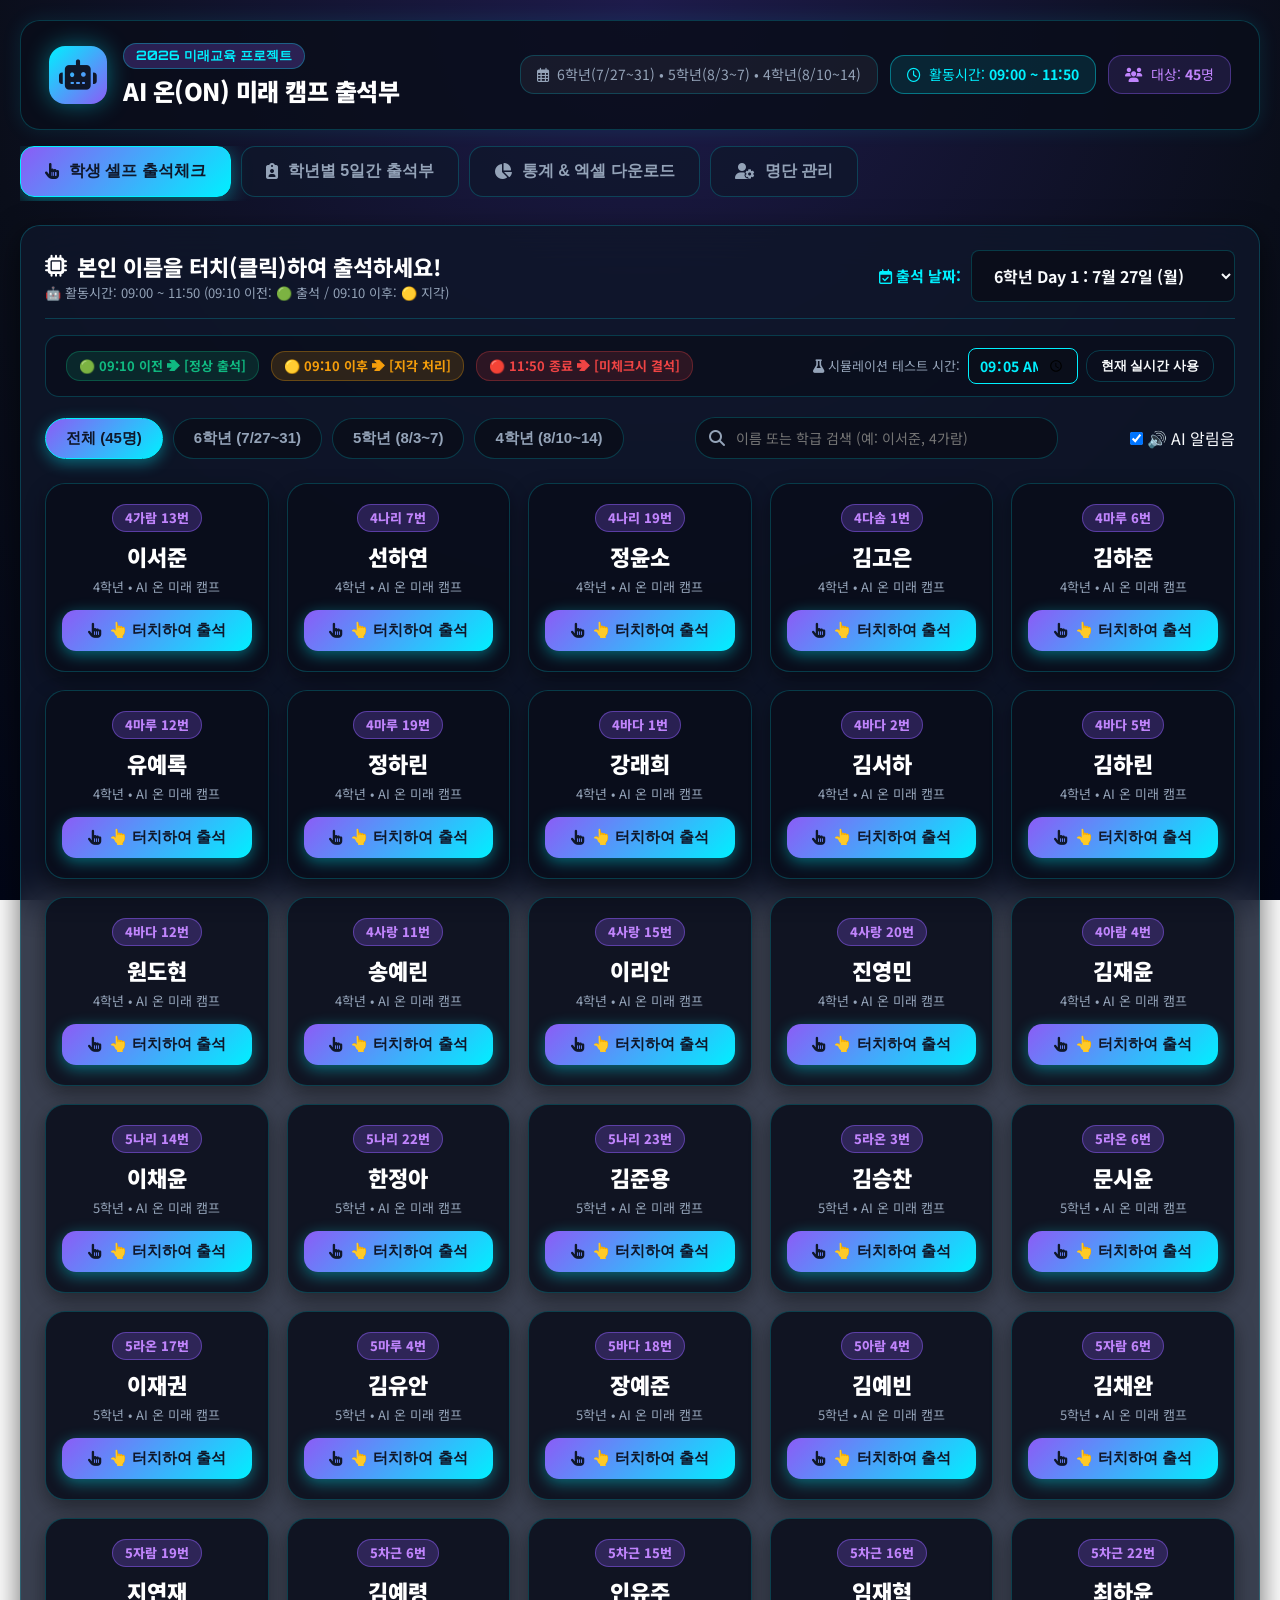
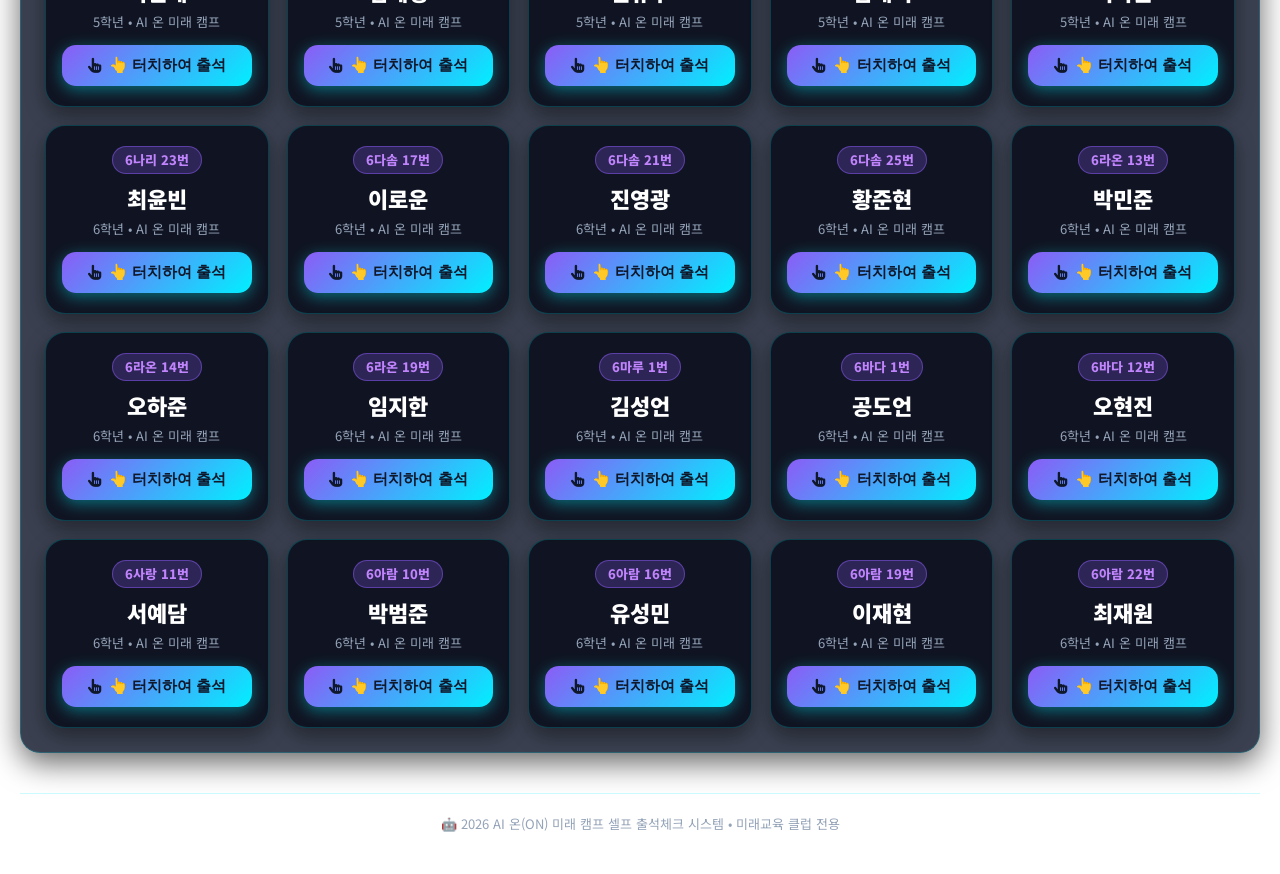
==== index.html @ 80747b66 "Add index.html for GitHub Pages support" ====
<!DOCTYPE html>
<html lang="ko">
<head>
  <meta charset="UTF-8">
  <meta name="viewport" content="width=device-width, initial-scale=1.0">
  <title>🤖 AI 온(ON) 미래 캠프 셀프 출석부</title>
  
  <!-- Google Fonts -->
  <link rel="preconnect" href="https://fonts.googleapis.com">
  <link rel="preconnect" href="https://fonts.gstatic.com" crossorigin>
  <link href="https://fonts.googleapis.com/css2?family=Noto+Sans+KR:wght@300;400;500;700;900&family=Orbitron:wght@600;800;900&family=Outfit:wght@400;600;700;800;900&display=swap" rel="stylesheet">
  
  <!-- FontAwesome Icons -->
  <link rel="stylesheet" href="https://cdnjs.cloudflare.com/ajax/libs/font-awesome/6.4.0/css/all.min.css">
  
  <!-- CSS Styles -->
  <link rel="stylesheet" href="styles.css">
</head>
<body>
  <div class="app-container">
    <!-- Header -->
    <header class="app-header no-print">
      <div class="header-main">
        <div class="logo-title">
          <div class="ai-icon-wrap">
            <i class="fa-solid fa-robot ai-logo"></i>
          </div>
          <div>
            <div class="camp-tag">2026 미래교육 프로젝트</div>
            <h1>AI 온(ON) 미래 캠프 출석부</h1>
          </div>
        </div>
        <div class="header-info">
          <div class="info-badge">
            <i class="fa-regular fa-calendar-days"></i>
            <span>6학년(7/27~31) &bull; 5학년(8/3~7) &bull; 4학년(8/10~14)</span>
          </div>
          <div class="info-badge highlight">
            <i class="fa-regular fa-clock"></i>
            <span>활동시간: <strong>09:00 ~ 11:50</strong></span>
          </div>
          <div class="info-badge ai-badge">
            <i class="fa-solid fa-users"></i>
            <span>대상: <strong id="header-student-count">45</strong>명</span>
          </div>
        </div>
      </div>

      <!-- Navigation Tabs -->
      <nav class="nav-tabs">
        <button class="nav-btn active" data-tab="tab-self-checkin">
          <i class="fa-solid fa-hand-pointer"></i>
          <span>학생 셀프 출석체크</span>
        </button>
        <button class="nav-btn" data-tab="tab-attendance">
          <i class="fa-solid fa-clipboard-user"></i>
          <span>학년별 5일간 출석부</span>
        </button>
        <button class="nav-btn" data-tab="tab-stats">
          <i class="fa-solid fa-chart-pie"></i>
          <span>통계 &amp; 엑셀 다운로드</span>
        </button>
        <button class="nav-btn" data-tab="tab-roster">
          <i class="fa-solid fa-user-gear"></i>
          <span>명단 관리</span>
        </button>
      </nav>
    </header>

    <!-- Main Content Area -->
    <main class="content-area">

      <!-- ================= TAB 1: 학생 셀프 출석체크 ================= -->
      <section id="tab-self-checkin" class="tab-content active no-print">
        <div class="glass-panel">
          <div class="kiosk-top-bar">
            <div class="kiosk-title">
              <h2><i class="fa-solid fa-microchip"></i> 본인 이름을 터치(클릭)하여 출석하세요!</h2>
              <p class="subtitle">🤖 활동시간: 09:00 ~ 11:50 (09:10 이전: 🟢 출석 / 09:10 이후: 🟡 지각)</p>
            </div>
            
            <div class="date-selector-box">
              <label for="checkin-date-select"><i class="fa-regular fa-calendar-check"></i> 출석 날짜:</label>
              <select id="checkin-date-select" class="form-select select-lg">
                <!-- Dynamically populated by JS based on grade selection -->
              </select>
            </div>
          </div>

          <!-- Time Simulation & Rules Bar -->
          <div class="time-rule-banner">
            <div class="time-rule-items">
              <span class="time-rule-tag tag-present">🟢 09:10 이전 ➔ [정상 출석]</span>
              <span class="time-rule-tag tag-late">🟡 09:10 이후 ➔ [지각 처리]</span>
              <span class="time-rule-tag tag-absent">🔴 11:50 종료 ➔ [미체크시 결석]</span>
            </div>
            <div class="sim-time-box">
              <label for="sim-time-input"><i class="fa-solid fa-flask"></i> 시뮬레이션 테스트 시간:</label>
              <input type="time" id="sim-time-input" class="form-input time-input" value="09:05">
              <button id="btn-use-real-time" class="btn btn-outline btn-sm">현재 실시간 사용</button>
            </div>
          </div>

          <!-- Grade Filter Tabs & Search -->
          <div class="filter-kiosk-bar">
            <div class="grade-pills">
              <button class="grade-pill active" data-grade="ALL">전체 (45명)</button>
              <button class="grade-pill" data-grade="6">6학년 (7/27~31)</button>
              <button class="grade-pill" data-grade="5">5학년 (8/3~7)</button>
              <button class="grade-pill" data-grade="4">4학년 (8/10~14)</button>
            </div>
            <div class="search-kiosk-box">
              <i class="fa-solid fa-magnifying-glass"></i>
              <input type="text" id="kiosk-search-input" class="form-input" placeholder="이름 또는 학급 검색 (예: 이서준, 4가람)">
            </div>
            <div class="sound-toggle">
              <label><input type="checkbox" id="sound-chk" checked> 🔊 AI 알림음</label>
            </div>
          </div>

          <!-- Touch Cards Grid -->
          <div class="student-touch-grid" id="student-touch-grid">
            <!-- Dynamic student cards generated by JS -->
          </div>
        </div>
      </section>

      <!-- ================= TAB 2: 학년별 5일간 출석부 ================= -->
      <section id="tab-attendance" class="tab-content no-print">
        <div class="glass-panel">
          <div class="table-toolbar">
            <div class="toolbar-left">
              <h2><i class="fa-solid fa-calendar-days"></i> 학년별 5일간 통합 출석부</h2>
              <span class="subtitle">6학년(7/27~31), 5학년(8/3~7), 4학년(8/10~14) 학년별 캠프 일정 출석표입니다.</span>
            </div>
            <div class="toolbar-right">
              <button id="btn-mark-all-present" class="btn btn-outline">
                <i class="fa-solid fa-check-double"></i> 선택 날짜 전체 출석 처리
              </button>
            </div>
          </div>

          <!-- Filters -->
          <div class="filter-bar">
            <div class="filter-group">
              <label>🎓 학년별 출석부 보기:</label>
              <select id="attendance-grade-filter" class="form-select select-lg">
                <option value="6">6학년 출석부 (7월 27일 ~ 7월 31일)</option>
                <option value="5">5학년 출석부 (8월 3일 ~ 8월 7일)</option>
                <option value="4">4학년 출석부 (8월 10일 ~ 8월 14일)</option>
                <option value="ALL">전체 45명 보기 (통합)</option>
              </select>
            </div>
            <div class="filter-group">
              <label>🔍 검색:</label>
              <input type="text" id="attendance-search-input" class="form-input" placeholder="학생 이름 또는 학급 검색...">
            </div>
          </div>

          <!-- Legend -->
          <div class="status-legend">
            <span class="legend-item"><span class="badge status-present">출석</span> 출석 완료</span>
            <span class="legend-item"><span class="badge status-late">지각</span> 지각 체결</span>
            <span class="legend-item"><span class="badge status-absent">결석</span> 결석 처리</span>
            <span class="legend-item"><span class="badge status-excused">공결</span> 공식 사유 결석</span>
            <span class="legend-item"><span class="badge status-none">미체크</span> 출석 전</span>
          </div>

          <!-- Attendance Main Grid Table -->
          <div class="table-responsive">
            <table class="attendance-table" id="attendance-table">
              <thead id="attendance-thead">
                <!-- Dynamically updated columns based on grade schedule -->
              </thead>
              <tbody id="attendance-tbody">
                <!-- Generated dynamically by JS -->
              </tbody>
            </table>
          </div>
        </div>
      </section>

      <!-- ================= TAB 3: 통계 & 엑셀 다운로드 ================= -->
      <section id="tab-stats" class="tab-content no-print">
        <div class="stats-dashboard">
          <!-- Summary Cards -->
          <div class="stats-grid">
            <div class="stat-card glass-panel">
              <div class="stat-icon purple"><i class="fa-solid fa-robot"></i></div>
              <div class="stat-info">
                <span class="stat-label">전체 등록 학생</span>
                <span class="stat-value" id="stat-total-students">45명</span>
              </div>
            </div>
            <div class="stat-card glass-panel">
              <div class="stat-icon green"><i class="fa-solid fa-user-check"></i></div>
              <div class="stat-info">
                <span class="stat-label">선택 날짜 출석 학생</span>
                <span class="stat-value" id="stat-today-present">0명</span>
              </div>
            </div>
            <div class="stat-card glass-panel">
              <div class="stat-icon red"><i class="fa-solid fa-user-xmark"></i></div>
              <div class="stat-info">
                <span class="stat-label">선택 날짜 미출석 학생</span>
                <span class="stat-value" id="stat-today-absent">45명</span>
              </div>
            </div>
            <div class="stat-card glass-panel">
              <div class="stat-icon cyan"><i class="fa-solid fa-chart-line"></i></div>
              <div class="stat-info">
                <span class="stat-label">캠프 평균 출석률</span>
                <span class="stat-value" id="stat-avg-rate">0%</span>
              </div>
            </div>
          </div>

          <!-- Grade Breakdown & Export Actions -->
          <div class="stats-detail-layout">
            <div class="glass-panel grade-stats-card">
              <h3><i class="fa-solid fa-chart-simple"></i> 학년별 출석 현황</h3>
              <div class="grade-bar-list" id="grade-bar-list">
                <!-- Dynamically generated bars -->
              </div>
            </div>

            <div class="glass-panel export-actions-card">
              <h3><i class="fa-solid fa-file-export"></i> 데이터 저장 &amp; 엑셀 내보내기</h3>
              <p class="text-sub">출석부 데이터를 학교 보관용 엑셀(CSV)로 내보내거나 백업할 수 있습니다.</p>
              
              <div class="export-btn-group">
                <button id="btn-export-excel" class="btn btn-success btn-lg btn-block">
                  <i class="fa-solid fa-file-excel"></i> 전체 출석부 엑셀(CSV) 다운로드
                </button>
                <button id="btn-export-json" class="btn btn-outline btn-block">
                  <i class="fa-solid fa-download"></i> 데이터 백업 파일(JSON) 저장
                </button>
                <div class="file-import-wrap">
                  <label for="import-json-file" class="btn btn-outline btn-block">
                    <i class="fa-solid fa-upload"></i> 백업 파일(JSON) 불러오기
                  </label>
                  <input type="file" id="import-json-file" accept=".json" class="hidden">
                </div>
                <button id="btn-reset-data" class="btn btn-danger-outline btn-block">
                  <i class="fa-solid fa-rotate-left"></i> 출석 기록 초기화
                </button>
              </div>
            </div>
          </div>
        </div>
      </section>

      <!-- ================= TAB 4: 명단 관리 ================= -->
      <section id="tab-roster" class="tab-content no-print">
        <div class="glass-panel">
          <div class="table-toolbar">
            <div class="toolbar-left">
              <h2><i class="fa-solid fa-user-gear"></i> AI 온 미래 캠프 명단 관리 (총 45명)</h2>
              <span class="subtitle">학생 정보 수정, 추가, 삭제를 하거나 기본 45명 명단으로 복원할 수 있습니다.</span>
            </div>
            <div class="toolbar-right">
              <button id="btn-open-add-student" class="btn btn-primary">
                <i class="fa-solid fa-user-plus"></i> 새 학생 추가
              </button>
              <button id="btn-reset-roster" class="btn btn-outline">
                <i class="fa-solid fa-arrows-rotate"></i> 기본 45명 명단으로 초기화
              </button>
            </div>
          </div>

          <div class="table-responsive">
            <table class="attendance-table">
              <thead>
                <tr>
                  <th>연번</th>
                  <th>학급</th>
                  <th>번호</th>
                  <th>성명</th>
                  <th style="width: 130px;">관리</th>
                </tr>
              </thead>
              <tbody id="roster-tbody">
                <!-- Dynamic roster rows -->
              </tbody>
            </table>
          </div>
        </div>
      </section>

    </main>

    <!-- Footer -->
    <footer class="app-footer no-print">
      <p>🤖 2026 AI 온(ON) 미래 캠프 셀프 출석체크 시스템 &bull; 미래교육 클럽 전용</p>
    </footer>
  </div>

  <!-- Modal: Check-In Toast / Success Popup -->
  <div class="modal-backdrop hidden" id="checkin-modal">
    <div class="modal-card glass-panel text-center">
      <div class="success-icon-wrap">
        <i class="fa-solid fa-circle-check"></i>
      </div>
      <h2 id="modal-checkin-title">학생 출석 완료</h2>
      <p id="modal-checkin-sub" class="text-lead">출석체크가 완료되었습니다!</p>
      <div class="modal-class-badge" id="modal-class-no">4가람 13번</div>
      <div class="modal-footer justify-center">
        <button class="btn btn-primary btn-lg" id="btn-confirm-checkin">확인 (신나게 AI 캠프 시작! 🤖)</button>
      </div>
    </div>
  </div>

  <!-- Modal: Student Form (Add/Edit) -->
  <div class="modal-backdrop hidden" id="student-modal">
    <div class="modal-card glass-panel">
      <div class="modal-header">
        <h3 id="modal-title"><i class="fa-solid fa-user-plus"></i> 학생 정보 입력</h3>
        <button class="btn-close" id="btn-close-modal"><i class="fa-solid fa-xmark"></i></button>
      </div>
      <form id="student-form">
        <input type="hidden" id="student-id-field">
        <div class="form-group">
          <label for="input-name">성명</label>
          <input type="text" id="input-name" class="form-input" required placeholder="예: 이서준">
        </div>
        <div class="form-row">
          <div class="form-group">
            <label for="input-grade">학년</label>
            <select id="input-grade" class="form-select" required>
              <option value="6">6학년 (7/27~31)</option>
              <option value="5">5학년 (8/3~7)</option>
              <option value="4">4학년 (8/10~14)</option>
            </select>
          </div>
          <div class="form-group">
            <label for="input-class">학급/반 (예: 4가람, 5나리, 6아람)</label>
            <input type="text" id="input-class" class="form-input" required placeholder="예: 4가람">
          </div>
        </div>
        <div class="form-row">
          <div class="form-group">
            <label for="input-number">번호</label>
            <input type="number" id="input-number" class="form-input" min="1" max="99" required placeholder="예: 13">
          </div>
        </div>
        <div class="modal-footer">
          <button type="button" class="btn btn-outline" id="btn-cancel-modal">취소</button>
          <button type="submit" class="btn btn-primary">저장하기</button>
        </div>
      </form>
    </div>
  </div>

  <!-- JavaScript Code -->
  <script src="app.js"></script>
</body>
</html>
---- styles.css ----
/* ==========================================================================
   AI 온(ON) 미래 캠프 셀프 출석부 - Futuristic AI Style Sheet
   ========================================================================== */

:root {
  --primary: #00f0ff;
  --primary-hover: #00c8d6;
  --primary-glow: rgba(0, 240, 255, 0.4);
  
  --secondary: #8b5cf6;
  --secondary-hover: #7c3aed;
  --secondary-glow: rgba(139, 92, 246, 0.4);

  --accent-pink: #ec4899;
  
  --bg-dark: #0a0e1a;
  --bg-card: rgba(15, 23, 42, 0.82);
  --bg-card-solid: #0f172a;
  --border-card: rgba(0, 240, 255, 0.2);
  
  --text-main: #f8fafc;
  --text-muted: #94a3b8;
  --text-dark: #0f172a;
  
  /* Status Colors */
  --status-present: #10b981;
  --status-present-bg: rgba(16, 185, 129, 0.18);
  --status-late: #f59e0b;
  --status-late-bg: rgba(245, 158, 11, 0.18);
  --status-absent: #ef4444;
  --status-absent-bg: rgba(239, 68, 68, 0.18);
  --status-excused: #3b82f6;
  --status-excused-bg: rgba(59, 130, 246, 0.18);
  --status-none: #475569;

  --radius-sm: 8px;
  --radius-md: 14px;
  --radius-lg: 20px;
  
  --shadow-main: 0 10px 30px rgba(0, 0, 0, 0.6);
  --shadow-glow: 0 0 25px rgba(0, 240, 255, 0.25);
  --font-family: 'Noto Sans KR', 'Outfit', -apple-system, sans-serif;
  --font-tech: 'Orbitron', 'Outfit', sans-serif;
}

/* Reset & Setup */
* {
  box-sizing: border-box;
  margin: 0;
  padding: 0;
}

body {
  background: radial-gradient(circle at top center, #1e1b4b 0%, #0a0e1a 60%, #020617 100%);
  background-attachment: fixed;
  color: var(--text-main);
  font-family: var(--font-family);
  min-height: 100vh;
  line-height: 1.5;
  -webkit-font-smoothing: antialiased;
}

.app-container {
  max-width: 1420px;
  margin: 0 auto;
  padding: 20px;
  display: flex;
  flex-direction: column;
  min-height: 100vh;
}

/* Glassmorphism Panel with Tech Glow */
.glass-panel {
  background: var(--bg-card);
  backdrop-filter: blur(20px);
  -webkit-backdrop-filter: blur(20px);
  border: 1px solid var(--border-card);
  border-radius: var(--radius-lg);
  padding: 24px;
  box-shadow: var(--shadow-main);
}

/* Header */
.app-header {
  margin-bottom: 24px;
}

.header-main {
  display: flex;
  justify-content: space-between;
  align-items: center;
  flex-wrap: wrap;
  gap: 16px;
  background: rgba(10, 14, 26, 0.85);
  border: 1px solid var(--border-card);
  border-radius: var(--radius-lg);
  padding: 20px 28px;
  margin-bottom: 16px;
  box-shadow: 0 0 20px rgba(0, 240, 255, 0.1);
}

.logo-title {
  display: flex;
  align-items: center;
  gap: 16px;
}

.ai-icon-wrap {
  width: 58px;
  height: 58px;
  background: linear-gradient(135deg, var(--primary) 0%, var(--secondary) 100%);
  border-radius: 16px;
  display: flex;
  align-items: center;
  justify-content: center;
  box-shadow: 0 0 25px var(--primary-glow);
  animation: pulseAi 3s infinite ease-in-out;
}

.ai-logo {
  font-size: 30px;
  color: #0f172a;
}

@keyframes pulseAi {
  0%, 100% { transform: scale(1); box-shadow: 0 0 20px var(--primary-glow); }
  50% { transform: scale(1.05); box-shadow: 0 0 35px var(--secondary-glow); }
}

.camp-tag {
  display: inline-block;
  background: rgba(139, 92, 246, 0.25);
  color: var(--primary);
  font-size: 13px;
  font-weight: 700;
  padding: 2px 12px;
  border-radius: 20px;
  border: 1px solid rgba(0, 240, 255, 0.3);
  margin-bottom: 4px;
  font-family: var(--font-tech);
}

.logo-title h1 {
  font-size: 24px;
  font-weight: 900;
  color: #fff;
  letter-spacing: -0.5px;
}

.header-info {
  display: flex;
  gap: 12px;
  flex-wrap: wrap;
}

.info-badge {
  display: flex;
  align-items: center;
  gap: 8px;
  background: rgba(255, 255, 255, 0.05);
  border: 1px solid var(--border-card);
  padding: 8px 16px;
  border-radius: var(--radius-md);
  font-size: 14px;
  color: var(--text-muted);
}

.info-badge.highlight {
  background: rgba(0, 240, 255, 0.1);
  border-color: rgba(0, 240, 255, 0.4);
  color: var(--primary);
}

.info-badge.ai-badge {
  background: rgba(139, 92, 246, 0.15);
  border-color: rgba(139, 92, 246, 0.4);
  color: #c084fc;
}

/* Nav Tabs */
.nav-tabs {
  display: flex;
  gap: 10px;
  overflow-x: auto;
  padding-bottom: 4px;
}

.nav-btn {
  display: flex;
  align-items: center;
  gap: 10px;
  padding: 14px 24px;
  background: rgba(15, 23, 42, 0.7);
  border: 1px solid var(--border-card);
  border-radius: var(--radius-md);
  color: var(--text-muted);
  font-size: 16px;
  font-weight: 700;
  cursor: pointer;
  transition: all 0.25s ease;
  white-space: nowrap;
}

.nav-btn:hover {
  background: rgba(30, 41, 59, 0.9);
  color: #fff;
  transform: translateY(-2px);
}

.nav-btn.active {
  background: linear-gradient(135deg, var(--secondary) 0%, var(--primary) 100%);
  color: #0f172a;
  border-color: var(--primary);
  box-shadow: 0 4px 20px var(--primary-glow);
}

/* Main Content Area */
.content-area {
  flex: 1;
}

.tab-content {
  display: none;
}

.tab-content.active {
  display: block;
  animation: fadeIn 0.3s ease;
}

@keyframes fadeIn {
  from { opacity: 0; transform: translateY(8px); }
  to { opacity: 1; transform: translateY(0); }
}

/* Form Controls & Buttons */
.btn {
  display: inline-flex;
  align-items: center;
  justify-content: center;
  gap: 8px;
  padding: 10px 20px;
  border-radius: var(--radius-md);
  font-size: 14px;
  font-weight: 700;
  cursor: pointer;
  border: none;
  transition: all 0.2s ease;
  text-decoration: none;
}

.btn-primary {
  background: linear-gradient(135deg, var(--secondary) 0%, var(--primary) 100%);
  color: #0f172a;
  box-shadow: 0 4px 15px var(--primary-glow);
}

.btn-primary:hover {
  background: linear-gradient(135deg, #9333ea 0%, #00e5ff 100%);
  transform: translateY(-1px);
}

.btn-success {
  background: linear-gradient(135deg, #10b981 0%, #059669 100%);
  color: #fff;
}

.btn-success:hover {
  background: linear-gradient(135deg, #34d399 0%, #10b981 100%);
}

.btn-outline {
  background: transparent;
  border: 1px solid var(--border-card);
  color: var(--text-main);
}

.btn-outline:hover {
  background: rgba(0, 240, 255, 0.1);
  border-color: var(--primary);
}

.btn-danger-outline {
  background: transparent;
  border: 1px solid rgba(239, 68, 68, 0.4);
  color: #ef4444;
}

.btn-danger-outline:hover {
  background: rgba(239, 68, 68, 0.15);
}

.btn-sm {
  padding: 6px 14px;
  font-size: 13px;
}

.btn-lg {
  padding: 14px 28px;
  font-size: 16px;
}

.btn-block {
  width: 100%;
}

.form-select, .form-input {
  background: rgba(10, 14, 26, 0.9);
  border: 1px solid var(--border-card);
  border-radius: var(--radius-sm);
  color: var(--text-main);
  padding: 10px 14px;
  font-size: 14px;
  outline: none;
  font-family: inherit;
  transition: border-color 0.2s ease;
}

.form-select.select-lg {
  padding: 12px 18px;
  font-size: 16px;
  font-weight: 700;
}

.form-select:focus, .form-input:focus {
  border-color: var(--primary);
  box-shadow: 0 0 0 2px var(--primary-glow);
}

/* ================= TIME RULE BANNER ================= */
.time-rule-banner {
  display: flex;
  justify-content: space-between;
  align-items: center;
  flex-wrap: wrap;
  gap: 14px;
  background: rgba(10, 14, 26, 0.7);
  border: 1px solid var(--border-card);
  padding: 12px 20px;
  border-radius: var(--radius-md);
  margin-bottom: 20px;
}

.time-rule-items {
  display: flex;
  gap: 12px;
  flex-wrap: wrap;
}

.time-rule-tag {
  font-size: 13px;
  font-weight: 700;
  padding: 4px 12px;
  border-radius: 14px;
  border: 1px solid transparent;
}

.tag-present { background: rgba(16, 185, 129, 0.15); color: #10b981; border-color: rgba(16, 185, 129, 0.3); }
.tag-late { background: rgba(245, 158, 11, 0.15); color: #f59e0b; border-color: rgba(245, 158, 11, 0.3); }
.tag-absent { background: rgba(239, 68, 68, 0.15); color: #ef4444; border-color: rgba(239, 68, 68, 0.3); }

.sim-time-box {
  display: flex;
  align-items: center;
  gap: 8px;
  font-size: 13px;
  color: var(--text-muted);
}

.time-input {
  width: 110px;
  padding: 6px 10px;
  font-weight: 700;
  color: var(--primary);
  background: #0a0e1a;
  border-color: var(--primary);
}

/* ================= TAB 1: STUDENT SELF CHECK-IN TOUCH KIOSK ================= */
.kiosk-top-bar {
  display: flex;
  justify-content: space-between;
  align-items: center;
  flex-wrap: wrap;
  gap: 16px;
  padding-bottom: 16px;
  border-bottom: 1px solid var(--border-card);
  margin-bottom: 16px;
}

.kiosk-title h2 {
  font-size: 22px;
  font-weight: 800;
  color: #fff;
  display: flex;
  align-items: center;
  gap: 10px;
}

.date-selector-box {
  display: flex;
  align-items: center;
  gap: 10px;
}

.date-selector-box label {
  font-weight: 700;
  font-size: 15px;
  color: var(--primary);
}

.filter-kiosk-bar {
  display: flex;
  justify-content: space-between;
  align-items: center;
  flex-wrap: wrap;
  gap: 16px;
  margin-bottom: 24px;
}

.grade-pills {
  display: flex;
  gap: 10px;
  flex-wrap: wrap;
}

.grade-pill {
  padding: 10px 20px;
  border-radius: 25px;
  background: rgba(10, 14, 26, 0.8);
  border: 1px solid var(--border-card);
  color: var(--text-muted);
  font-size: 15px;
  font-weight: 700;
  cursor: pointer;
  transition: all 0.2s ease;
}

.grade-pill:hover {
  background: rgba(0, 240, 255, 0.1);
  color: #fff;
}

.grade-pill.active {
  background: linear-gradient(135deg, var(--secondary) 0%, var(--primary) 100%);
  color: #0f172a;
  border-color: var(--primary);
  box-shadow: 0 4px 15px var(--primary-glow);
}

.search-kiosk-box {
  position: relative;
  min-width: 280px;
}

.search-kiosk-box i {
  position: absolute;
  left: 14px;
  top: 50%;
  transform: translateY(-50%);
  color: var(--text-muted);
}

.search-kiosk-box .form-input {
  width: 100%;
  padding-left: 40px;
  border-radius: 20px;
}

/* Touch Grid for 45 Student Cards */
.student-touch-grid {
  display: grid;
  grid-template-columns: repeat(auto-fill, minmax(220px, 1fr));
  gap: 18px;
}

.student-touch-card {
  background: rgba(10, 14, 26, 0.85);
  border: 1px solid var(--border-card);
  border-radius: var(--radius-lg);
  padding: 20px 16px;
  display: flex;
  flex-direction: column;
  align-items: center;
  text-align: center;
  position: relative;
  transition: all 0.25s cubic-bezier(0.175, 0.885, 0.32, 1.275);
  box-shadow: 0 8px 20px rgba(0, 0, 0, 0.4);
  user-select: none;
}

.student-touch-card:hover {
  transform: translateY(-4px);
  border-color: var(--primary);
  box-shadow: 0 10px 25px var(--primary-glow);
}

/* Checked states */
.student-touch-card.is-checked.status-present-card {
  background: rgba(16, 185, 129, 0.12);
  border-color: #10b981;
  box-shadow: 0 0 20px rgba(16, 185, 129, 0.2);
}

.student-touch-card.is-checked.status-late-card {
  background: rgba(245, 158, 11, 0.12);
  border-color: #f59e0b;
  box-shadow: 0 0 20px rgba(245, 158, 11, 0.2);
}

.card-class-badge {
  display: inline-block;
  background: rgba(139, 92, 246, 0.25);
  border: 1px solid rgba(139, 92, 246, 0.5);
  color: #c084fc;
  font-size: 13px;
  font-weight: 800;
  padding: 3px 12px;
  border-radius: 14px;
  margin-bottom: 8px;
}

.card-student-name {
  font-size: 22px;
  font-weight: 900;
  color: #fff;
  margin-bottom: 4px;
}

.card-student-sub {
  font-size: 13px;
  color: var(--text-muted);
  margin-bottom: 14px;
}

.btn-touch-checkin {
  width: 100%;
  padding: 11px 0;
  border-radius: var(--radius-md);
  border: none;
  font-size: 15px;
  font-weight: 800;
  cursor: pointer;
  display: flex;
  align-items: center;
  justify-content: center;
  gap: 8px;
  transition: all 0.2s ease;
}

.btn-touch-checkin.action-checkin {
  background: linear-gradient(135deg, var(--secondary) 0%, var(--primary) 100%);
  color: #0f172a;
  box-shadow: 0 4px 15px var(--primary-glow);
}

.btn-touch-checkin.action-checkin:hover {
  background: linear-gradient(135deg, #9333ea 0%, #00e5ff 100%);
  transform: scale(1.02);
}

.btn-touch-checkin.action-checked-present {
  background: rgba(16, 185, 129, 0.2);
  color: #10b981;
  border: 1px solid rgba(16, 185, 129, 0.4);
}

.btn-touch-checkin.action-checked-late {
  background: rgba(245, 158, 11, 0.2);
  color: #f59e0b;
  border: 1px solid rgba(245, 158, 11, 0.4);
}

.btn-touch-checkin.action-checked-present:hover, .btn-touch-checkin.action-checked-late:hover {
  background: rgba(239, 68, 68, 0.2);
  color: #ef4444;
  border-color: rgba(239, 68, 68, 0.4);
}

.checkin-timestamp {
  font-size: 12px;
  margin-top: 8px;
  font-weight: 600;
}

.checkin-timestamp.time-present { color: var(--status-present); }
.checkin-timestamp.time-late { color: var(--status-late); }

/* Modal Checkin Toast */
.text-center { text-align: center; }
.justify-center { justify-content: center; }
.text-lead { font-size: 18px; color: var(--text-muted); margin-bottom: 16px; }

.success-icon-wrap {
  font-size: 72px;
  color: #10b981;
  margin-bottom: 12px;
  animation: popSuccess 0.4s cubic-bezier(0.175, 0.885, 0.32, 1.275);
}

.success-icon-wrap.is-late-icon {
  color: #f59e0b;
}

@keyframes popSuccess {
  0% { transform: scale(0); opacity: 0; }
  80% { transform: scale(1.15); }
  100% { transform: scale(1); opacity: 1; }
}

.modal-class-badge {
  display: inline-block;
  background: linear-gradient(135deg, var(--secondary) 0%, var(--primary) 100%);
  color: #0f172a;
  font-family: var(--font-tech);
  font-size: 24px;
  font-weight: 900;
  padding: 6px 24px;
  border-radius: 20px;
  margin-bottom: 24px;
  box-shadow: 0 4px 15px var(--primary-glow);
}

/* ================= TAB 2: ATTENDANCE TABLE ================= */
.table-toolbar {
  display: flex;
  justify-content: space-between;
  align-items: center;
  flex-wrap: wrap;
  gap: 16px;
  margin-bottom: 20px;
}

.toolbar-left h2 {
  font-size: 20px;
  font-weight: 800;
}

.subtitle {
  font-size: 13px;
  color: var(--text-muted);
}

.filter-bar {
  display: flex;
  gap: 16px;
  margin-bottom: 16px;
  flex-wrap: wrap;
}

.filter-group {
  display: flex;
  align-items: center;
  gap: 8px;
  font-size: 14px;
}

.status-legend {
  display: flex;
  gap: 14px;
  margin-bottom: 16px;
  flex-wrap: wrap;
  font-size: 13px;
  color: var(--text-muted);
}

.legend-item {
  display: flex;
  align-items: center;
  gap: 6px;
}

.table-responsive {
  width: 100%;
  overflow-x: auto;
  border-radius: var(--radius-md);
  border: 1px solid var(--border-card);
}

.attendance-table {
  width: 100%;
  border-collapse: collapse;
  text-align: center;
  background: rgba(10, 14, 26, 0.6);
  font-size: 14px;
}

.attendance-table th, .attendance-table td {
  padding: 12px 10px;
  border-bottom: 1px solid var(--border-card);
  border-right: 1px solid rgba(255, 255, 255, 0.05);
}

.attendance-table th {
  background: rgba(15, 23, 42, 0.95);
  color: var(--text-muted);
  font-weight: 700;
  font-size: 13px;
  white-space: nowrap;
}

.attendance-table tbody tr:hover {
  background: rgba(0, 240, 255, 0.04);
}

/* Cell status buttons */
.btn-status-toggle {
  display: inline-flex;
  flex-direction: column;
  align-items: center;
  justify-content: center;
  padding: 6px 10px;
  border-radius: var(--radius-sm);
  border: 1px solid transparent;
  cursor: pointer;
  width: 80px;
  font-size: 12px;
  font-weight: 700;
  transition: all 0.15s ease;
}

.btn-status-toggle:hover {
  transform: scale(1.05);
}

.badge {
  display: inline-block;
  padding: 2px 8px;
  border-radius: 12px;
  font-size: 12px;
  font-weight: 700;
}

.status-present {
  background: var(--status-present-bg);
  color: var(--status-present);
  border-color: rgba(16, 185, 129, 0.4);
}

.status-late {
  background: var(--status-late-bg);
  color: var(--status-late);
  border-color: rgba(245, 158, 11, 0.4);
}

.status-absent {
  background: var(--status-absent-bg);
  color: var(--status-absent);
  border-color: rgba(239, 68, 68, 0.4);
}

.status-excused {
  background: var(--status-excused-bg);
  color: var(--status-excused);
  border-color: rgba(59, 130, 246, 0.4);
}

.status-none {
  background: rgba(255, 255, 255, 0.05);
  color: var(--text-muted);
  border-color: var(--border-card);
}

.cell-time {
  font-size: 10px;
  opacity: 0.8;
  margin-top: 2px;
  font-weight: 400;
}

/* ================= TAB 3: STATS & DASHBOARD ================= */
.stats-grid {
  display: grid;
  grid-template-columns: repeat(auto-fit, minmax(220px, 1fr));
  gap: 20px;
  margin-bottom: 24px;
}

.stat-card {
  display: flex;
  align-items: center;
  gap: 16px;
  padding: 20px;
}

.stat-icon {
  width: 52px;
  height: 52px;
  border-radius: var(--radius-md);
  display: flex;
  align-items: center;
  justify-content: center;
  font-size: 24px;
}

.stat-icon.purple { background: rgba(139, 92, 246, 0.2); color: #c084fc; }
.stat-icon.cyan { background: rgba(0, 240, 255, 0.2); color: var(--primary); }
.stat-icon.green { background: rgba(16, 185, 129, 0.2); color: #10b981; }
.stat-icon.red { background: rgba(239, 68, 68, 0.2); color: #ef4444; }

.stat-info {
  display: flex;
  flex-direction: column;
}

.stat-label {
  font-size: 13px;
  color: var(--text-muted);
}

.stat-value {
  font-size: 24px;
  font-weight: 900;
}

.stats-detail-layout {
  display: grid;
  grid-template-columns: 1fr 1fr;
  gap: 24px;
}

@media (max-width: 850px) {
  .stats-detail-layout {
    grid-template-columns: 1fr;
  }
}

.grade-bar-list {
  display: flex;
  flex-direction: column;
  gap: 16px;
  margin-top: 16px;
}

.grade-bar-item {
  display: flex;
  flex-direction: column;
  gap: 6px;
}

.grade-bar-head {
  display: flex;
  justify-content: space-between;
  font-size: 14px;
  font-weight: 600;
}

.progress-track {
  width: 100%;
  height: 12px;
  background: rgba(255, 255, 255, 0.1);
  border-radius: 6px;
  overflow: hidden;
}

.progress-fill {
  height: 100%;
  background: linear-gradient(90deg, var(--secondary) 0%, var(--primary) 100%);
  border-radius: 6px;
  transition: width 0.5s ease;
}

.export-actions-card {
  display: flex;
  flex-direction: column;
}

.export-btn-group {
  display: flex;
  flex-direction: column;
  gap: 12px;
  margin-top: 16px;
}

/* Modal */
.modal-backdrop {
  position: fixed;
  inset: 0;
  background: rgba(2, 6, 23, 0.88);
  backdrop-filter: blur(12px);
  z-index: 999;
  display: flex;
  align-items: center;
  justify-content: center;
  padding: 20px;
}

.hidden {
  display: none !important;
}

.modal-card {
  width: 100%;
  max-width: 480px;
}

.modal-header {
  display: flex;
  justify-content: space-between;
  align-items: center;
  margin-bottom: 20px;
}

.btn-close {
  background: transparent;
  border: none;
  color: var(--text-muted);
  font-size: 20px;
  cursor: pointer;
}

.form-group {
  display: flex;
  flex-direction: column;
  gap: 6px;
  margin-bottom: 16px;
}

.form-row {
  display: grid;
  grid-template-columns: 1fr 1fr;
  gap: 12px;
}

.modal-footer {
  display: flex;
  justify-content: flex-end;
  gap: 10px;
  margin-top: 20px;
}

.app-footer {
  text-align: center;
  padding: 20px;
  font-size: 13px;
  color: var(--text-muted);
  border-top: 1px solid var(--border-card);
  margin-top: 40px;
}

@media print {
  body { background: #fff !important; color: #000 !important; }
  .no-print { display: none !important; }
}
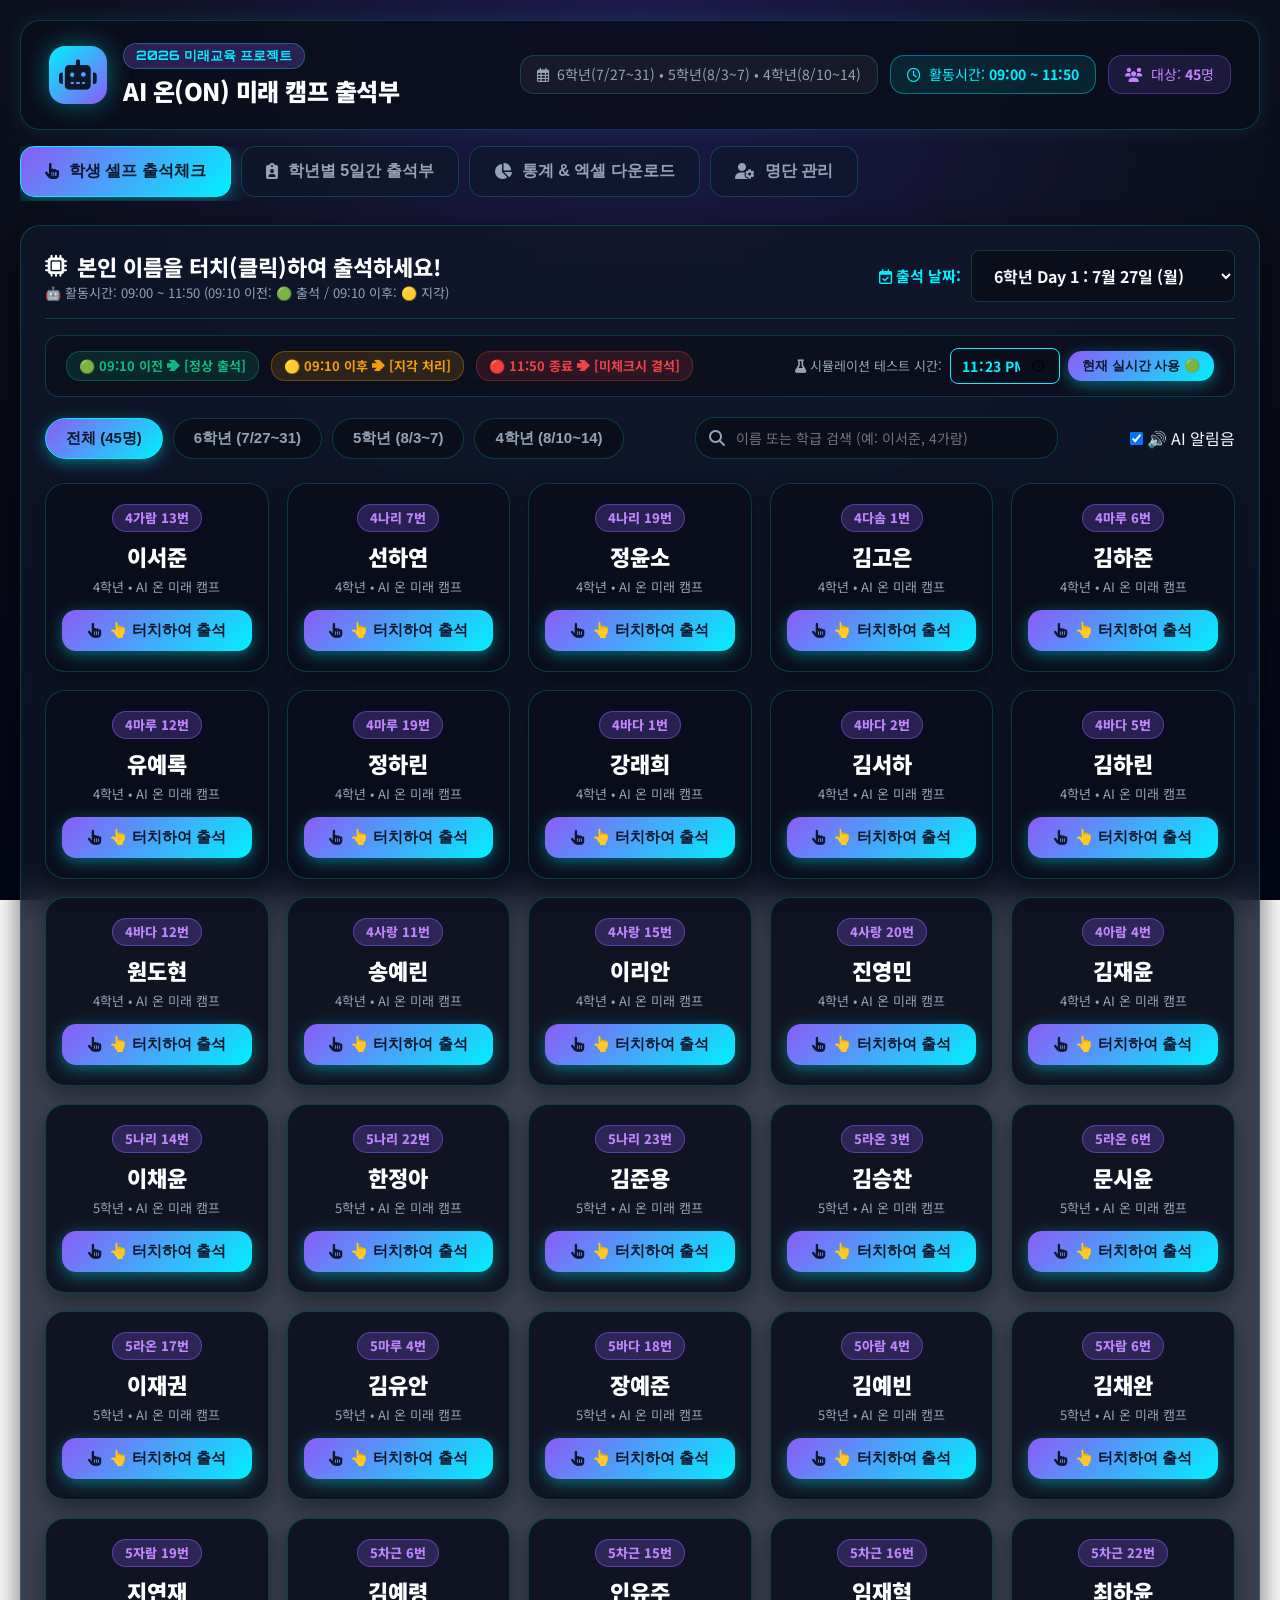
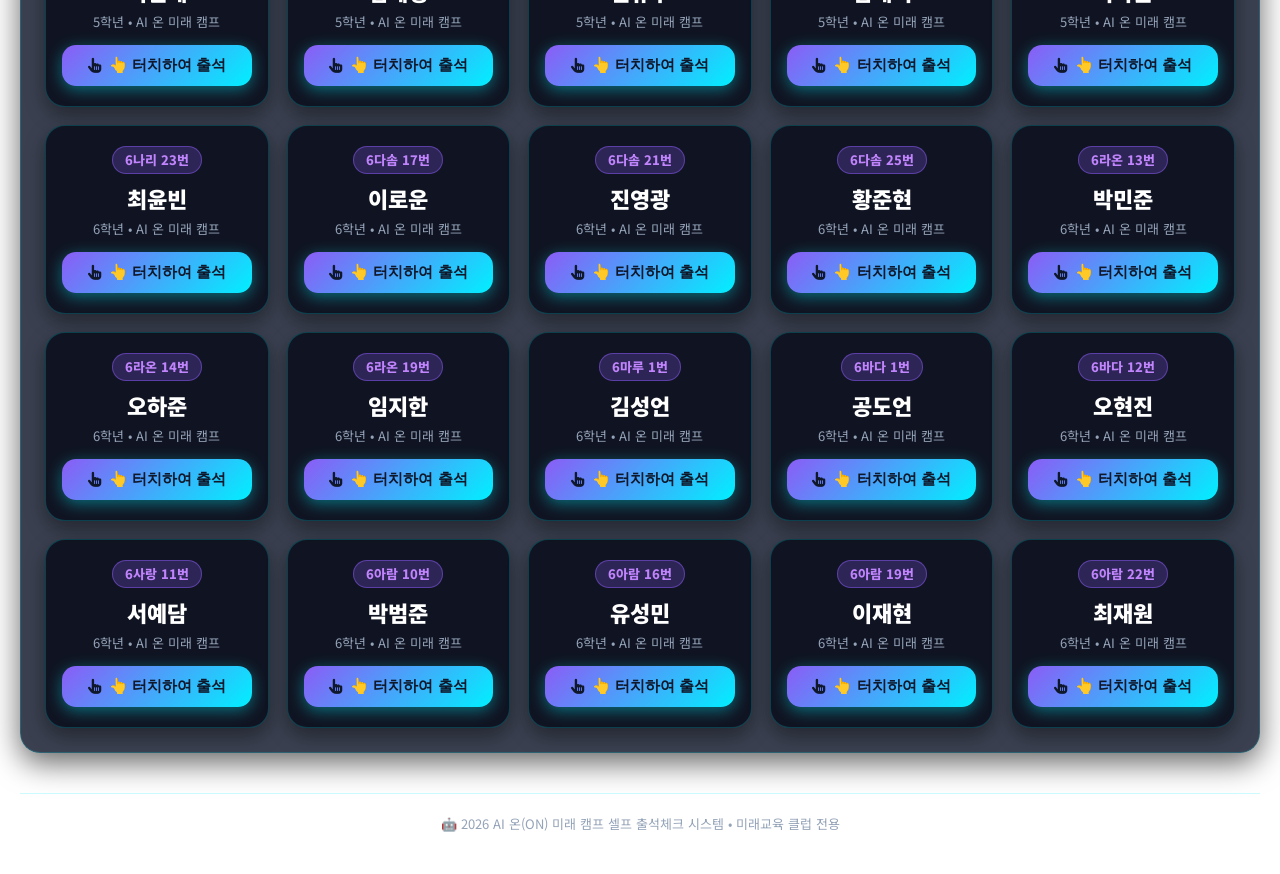
==== commit 3ae1d896: "Guarantee default real-time usage mode on page refresh with current time sync" ====
--- a/index.html
+++ b/index.html
@@ -14,7 +14,7 @@
   <link rel="stylesheet" href="https://cdnjs.cloudflare.com/ajax/libs/font-awesome/6.4.0/css/all.min.css">
   
   <!-- CSS Styles -->
-  <link rel="stylesheet" href="styles.css">
+  <link rel="stylesheet" href="styles.css?v=20260727_REALTIME_FIX_V2">
 </head>
 <body>
   <div class="app-container">
@@ -97,7 +97,7 @@
             <div class="sim-time-box">
               <label for="sim-time-input"><i class="fa-solid fa-flask"></i> 시뮬레이션 테스트 시간:</label>
               <input type="time" id="sim-time-input" class="form-input time-input" value="09:05">
-              <button id="btn-use-real-time" class="btn btn-outline btn-sm">현재 실시간 사용</button>
+              <button id="btn-use-real-time" class="btn btn-primary btn-sm">현재 실시간 사용 🟢</button>
             </div>
           </div>
 
@@ -352,6 +352,6 @@
   </div>
 
   <!-- JavaScript Code -->
-  <script src="app.js"></script>
+  <script src="app.js?v=20260727_REALTIME_FIX_V2"></script>
 </body>
 </html>
